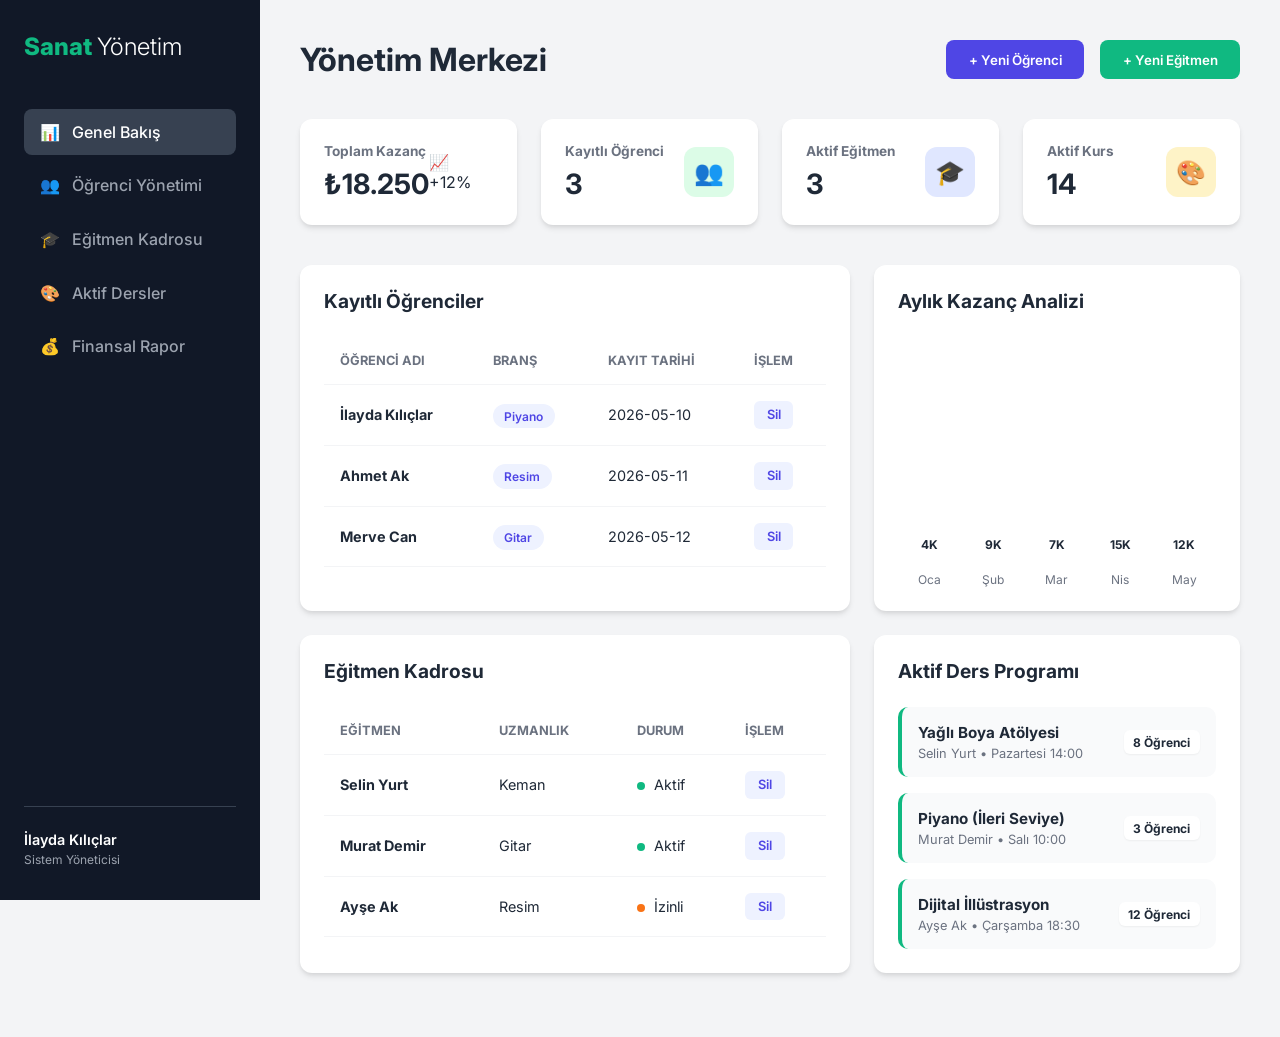
==== index.html @ e5309a24 "Fix: Dosyalar kök dizine taşındı" ====
<!DOCTYPE html>
<html lang="tr">
<head>
    <meta charset="UTF-8">
    <meta name="viewport" content="width=device-width, initial-scale=1.0">
    <title>Sanat Merkezi | Yönetim Paneli</title>
    <link rel="stylesheet" href="style.css">
    <link href="https://fonts.googleapis.com/css2?family=Inter:wght@300;400;500;600;700&display=swap" rel="stylesheet">
</head>
<body class="admin-body">
    <div class="app-wrapper">
        <!-- Sol Menü -->
        <aside class="sidebar">
            <div class="sidebar-brand">
                <div class="logo">Sanat<span>Yönetim</span></div>
            </div>
            <nav class="sidebar-nav">
                <a href="#stats" class="active"><span class="icon">📊</span> Genel Bakış</a>
                <a href="#students"><span class="icon">👥</span> Öğrenci Yönetimi</a>
                <a href="#teachers"><span class="icon">🎓</span> Eğitmen Kadrosu</a>
                <a href="#courses"><span class="icon">🎨</span> Aktif Dersler</a>
                <a href="#earnings"><span class="icon">💰</span> Finansal Rapor</a>
            </nav>
            <div class="sidebar-footer">
                <p>İlayda Kılıçlar</p>
                <span>Sistem Yöneticisi</span>
            </div>
        </aside>

        <!-- Ana İçerik -->
        <main class="main-content">
            <header class="top-header">
                <h1>Yönetim Merkezi</h1>
                <div class="header-actions">
                    <button class="btn-primary" onclick="showModal('userModal')">+ Yeni Öğrenci</button>
                    <button class="btn-secondary" onclick="showModal('teacherModal')">+ Yeni Eğitmen</button>
                </div>
            </header>

            <!-- İstatistik Kartları -->
            <section class="stats-grid" id="stats">
                <div class="stat-card">
                    <div class="stat-info">
                        <h3>Toplam Kazanç</h3>
                        <p class="value" id="total-earnings">₺18.250</p>
                    </div>
                    <div class="stat-chart-mini">📈 +12%</div>
                </div>
                <div class="stat-card">
                    <div class="stat-info">
                        <h3>Kayıtlı Öğrenci</h3>
                        <p class="value" id="student-count">0</p>
                    </div>
                    <div class="stat-icon student-bg">👥</div>
                </div>
                <div class="stat-card">
                    <div class="stat-info">
                        <h3>Aktif Eğitmen</h3>
                        <p class="value" id="teacher-count">0</p>
                    </div>
                    <div class="stat-icon teacher-bg">🎓</div>
                </div>
                <div class="stat-card">
                    <div class="stat-info">
                        <h3>Aktif Kurs</h3>
                        <p class="value">14</p>
                    </div>
                    <div class="stat-icon course-bg">🎨</div>
                </div>
            </section>

            <div class="dashboard-grid">
                <!-- Öğrenci Listesi -->
                <section class="panel-card" id="students">
                    <div class="panel-header">
                        <h2>Kayıtlı Öğrenciler</h2>
                    </div>
                    <div class="table-container">
                        <table class="admin-table">
                            <thead>
                                <tr>
                                    <th>Öğrenci Adı</th>
                                    <th>Branş</th>
                                    <th>Kayıt Tarihi</th>
                                    <th>İşlem</th>
                                </tr>
                            </thead>
                            <tbody id="student-table-body">
                                <!-- Dinamik -->
                            </tbody>
                        </table>
                    </div>
                </section>

                <!-- Kazanç Grafiği -->
                <section class="panel-card" id="earnings">
                    <div class="panel-header">
                        <h2>Aylık Kazanç Analizi</h2>
                    </div>
                    <div class="chart-wrapper">
                        <div class="bar-chart">
                            <div class="bar-col"><div class="bar" style="height: 40%"><span>4K</span></div><label>Oca</label></div>
                            <div class="bar-col"><div class="bar" style="height: 60%"><span>9K</span></div><label>Şub</label></div>
                            <div class="bar-col"><div class="bar" style="height: 50%"><span>7K</span></div><label>Mar</label></div>
                            <div class="bar-col"><div class="bar" style="height: 85%"><span>15K</span></div><label>Nis</label></div>
                            <div class="bar-col"><div class="bar" style="height: 75%"><span>12K</span></div><label>May</label></div>
                        </div>
                    </div>
                </section>
            </div>

            <div class="dashboard-grid second-row">
                <!-- Eğitmen Listesi -->
                <section class="panel-card" id="teachers">
                    <div class="panel-header">
                        <h2>Eğitmen Kadrosu</h2>
                    </div>
                    <div class="table-container">
                        <table class="admin-table">
                            <thead>
                                <tr>
                                    <th>Eğitmen</th>
                                    <th>Uzmanlık</th>
                                    <th>Durum</th>
                                    <th>İşlem</th>
                                </tr>
                            </thead>
                            <tbody id="teacher-table-body">
                                <!-- Dinamik -->
                            </tbody>
                        </table>
                    </div>
                </section>

                <!-- Aktif Dersler -->
                <section class="panel-card" id="courses">
                    <div class="panel-header">
                        <h2>Aktif Ders Programı</h2>
                    </div>
                    <div class="course-list" id="course-list-body">
                        <div class="course-item">
                            <div class="c-info">
                                <h4>Yağlı Boya Atölyesi</h4>
                                <p>Selin Yurt • Pazartesi 14:00</p>
                            </div>
                            <span class="c-badge">8 Öğrenci</span>
                        </div>
                        <div class="course-item">
                            <div class="c-info">
                                <h4>Piyano (İleri Seviye)</h4>
                                <p>Murat Demir • Salı 10:00</p>
                            </div>
                            <span class="c-badge">3 Öğrenci</span>
                        </div>
                        <div class="course-item">
                            <div class="c-info">
                                <h4>Dijital İllüstrasyon</h4>
                                <p>Ayşe Ak • Çarşamba 18:30</p>
                            </div>
                            <span class="c-badge">12 Öğrenci</span>
                        </div>
                    </div>
                </section>
            </div>
        </main>
    </div>

    <!-- MODALLAR -->
    <div id="userModal" class="modal">
        <div class="modal-content">
            <span class="close" onclick="closeModal('userModal')">&times;</span>
            <h3>Yeni Öğrenci Kaydı</h3>
            <form id="studentForm">
                <input type="text" id="sName" placeholder="Öğrenci Ad Soyad" required>
                <select id="sBranch">
                    <option>Resim</option>
                    <option>Piyano</option>
                    <option>Gitar</option>
                    <option>Keman</option>
                </select>
                <button type="submit" class="btn-primary">Kaydı Tamamla</button>
            </form>
        </div>
    </div>

    <div id="teacherModal" class="modal">
        <div class="modal-content">
            <span class="close" onclick="closeModal('teacherModal')">&times;</span>
            <h3>Yeni Eğitmen Ekle</h3>
            <form id="teacherForm">
                <input type="text" id="tName" placeholder="Eğitmen Ad Soyad" required>
                <input type="text" id="tExpert" placeholder="Uzmanlık Alanı" required>
                <button type="submit" class="btn-primary">Eğitmeni Kaydet</button>
            </form>
        </div>
    </div>

    <script src="script.js"></script>
</body>
</html>
---- style.css ----
:root {
    --primary: #4f46e5;
    --primary-light: #eef2ff;
    --secondary: #10b981;
    --danger: #ef4444;
    --bg-main: #f3f4f6;
    --sidebar-bg: #111827;
    --text-dark: #1f2937;
    --text-gray: #6b7280;
    --shadow: 0 4px 6px -1px rgba(0, 0, 0, 0.1), 0 2px 4px -1px rgba(0, 0, 0, 0.06);
}

* { margin: 0; padding: 0; box-sizing: border-box; font-family: 'Inter', sans-serif; }

body { background: var(--bg-main); color: var(--text-dark); overflow-x: hidden; }

.app-wrapper { display: flex; min-height: 100vh; }

/* Sidebar */
.sidebar { width: 260px; background: var(--sidebar-bg); color: white; display: flex; flex-direction: column; position: fixed; height: 100vh; padding: 2rem 1.5rem; }
.sidebar-brand { margin-bottom: 3rem; }
.logo { font-size: 1.5rem; font-weight: 800; color: var(--secondary); }
.logo span { color: white; margin-left: 5px; font-weight: 300; }
.sidebar-nav { flex: 1; }
.sidebar-nav a { display: flex; align-items: center; gap: 12px; color: #9ca3af; text-decoration: none; padding: 0.8rem 1rem; border-radius: 8px; margin-bottom: 0.5rem; transition: 0.3s; font-weight: 500; }
.sidebar-nav a:hover, .sidebar-nav a.active { background: #374151; color: white; }
.sidebar-footer { border-top: 1px solid #374151; padding-top: 1.5rem; }
.sidebar-footer p { font-weight: 600; font-size: 0.9rem; }
.sidebar-footer span { font-size: 0.75rem; color: #9ca3af; }

/* Main Content */
.main-content { flex: 1; margin-left: 260px; padding: 2.5rem; }
.top-header { display: flex; justify-content: space-between; align-items: center; margin-bottom: 2.5rem; }
.header-actions { display: flex; gap: 1rem; }

/* Buttons */
.btn-primary { background: var(--primary); color: white; border: none; padding: 0.7rem 1.4rem; border-radius: 8px; cursor: pointer; font-weight: 600; transition: 0.3s; }
.btn-secondary { background: var(--secondary); color: white; border: none; padding: 0.7rem 1.4rem; border-radius: 8px; cursor: pointer; font-weight: 600; transition: 0.3s; }
.btn-primary:hover, .btn-secondary:hover { transform: translateY(-2px); opacity: 0.9; }
.btn-delete { background: var(--primary-light); color: var(--primary); border: none; padding: 0.4rem 0.8rem; border-radius: 6px; cursor: pointer; font-size: 0.8rem; font-weight: 600; }

/* Stats */
.stats-grid { display: grid; grid-template-columns: repeat(4, 1fr); gap: 1.5rem; margin-bottom: 2.5rem; }
.stat-card { background: white; padding: 1.5rem; border-radius: 12px; box-shadow: var(--shadow); display: flex; justify-content: space-between; align-items: center; }
.stat-info h3 { font-size: 0.85rem; color: var(--text-gray); margin-bottom: 0.5rem; }
.stat-info .value { font-size: 1.75rem; font-weight: 700; }
.stat-icon { width: 50px; height: 50px; border-radius: 12px; display: flex; align-items: center; justify-content: center; font-size: 1.5rem; }
.student-bg { background: #dcfce7; }
.teacher-bg { background: #e0e7ff; }
.course-bg { background: #fef3c7; }

/* Dashboard Grid */
.dashboard-grid { display: grid; grid-template-columns: 1.5fr 1fr; gap: 1.5rem; margin-bottom: 1.5rem; }
.panel-card { background: white; padding: 1.5rem; border-radius: 12px; box-shadow: var(--shadow); }
.panel-header { margin-bottom: 1.5rem; }
.panel-header h2 { font-size: 1.2rem; font-weight: 700; }

/* Tables */
.table-container { overflow-x: auto; }
.admin-table { width: 100%; border-collapse: collapse; }
.admin-table th { text-align: left; padding: 1rem; color: var(--text-gray); font-size: 0.8rem; text-transform: uppercase; border-bottom: 1px solid #f3f4f6; }
.admin-table td { padding: 1rem; border-bottom: 1px solid #f3f4f6; font-size: 0.9rem; }
.branch-tag { background: var(--primary-light); color: var(--primary); padding: 0.3rem 0.7rem; border-radius: 20px; font-size: 0.75rem; font-weight: 600; }
.status-dot { width: 8px; height: 8px; border-radius: 50%; display: inline-block; margin-right: 5px; }
.dot-green { background: var(--secondary); }
.dot-red { background: #f97316; }

/* Chart Area */
.chart-wrapper { height: 250px; display: flex; align-items: flex-end; padding-top: 2rem; }
.bar-chart { display: flex; width: 100%; height: 100%; justify-content: space-around; align-items: flex-end; }
.bar-col { display: flex; flex-direction: column; align-items: center; flex: 1; }
.bar { width: 40px; background: var(--primary); border-radius: 6px 6px 0 0; position: relative; transition: 0.5s ease-out; }
.bar span { position: absolute; top: -25px; left: 50%; transform: translateX(-50%); font-size: 0.75rem; font-weight: 700; }
.bar-col label { margin-top: 10px; font-size: 0.75rem; color: var(--text-gray); }

/* Courses */
.course-list { display: flex; flex-direction: column; gap: 1rem; }
.course-item { display: flex; justify-content: space-between; align-items: center; padding: 1rem; background: #f9fafb; border-radius: 10px; border-left: 4px solid var(--secondary); }
.course-item h4 { font-size: 0.95rem; margin-bottom: 4px; }
.course-item p { font-size: 0.8rem; color: var(--text-gray); }
.c-badge { background: white; padding: 0.3rem 0.6rem; border-radius: 6px; font-size: 0.75rem; font-weight: 700; box-shadow: 0 1px 2px rgba(0,0,0,0.05); }

/* Modals */
.modal { position: fixed; top: 0; left: 0; width: 100%; height: 100%; background: rgba(0,0,0,0.5); z-index: 1000; display: none; justify-content: center; align-items: center; }
.modal-content { background: white; padding: 2.5rem; border-radius: 16px; width: 450px; position: relative; }
.modal-content h3 { margin-bottom: 1.5rem; font-size: 1.4rem; }
.close { position: absolute; top: 1rem; right: 1rem; font-size: 1.5rem; cursor: pointer; }
form input, form select { width: 100%; padding: 0.8rem; margin-bottom: 1rem; border: 1px solid #e5e7eb; border-radius: 8px; outline: none; }
form input:focus { border-color: var(--primary); }

@media (max-width: 1200px) {
    .stats-grid { grid-template-columns: repeat(2, 1fr); }
    .dashboard-grid { grid-template-columns: 1fr; }
}
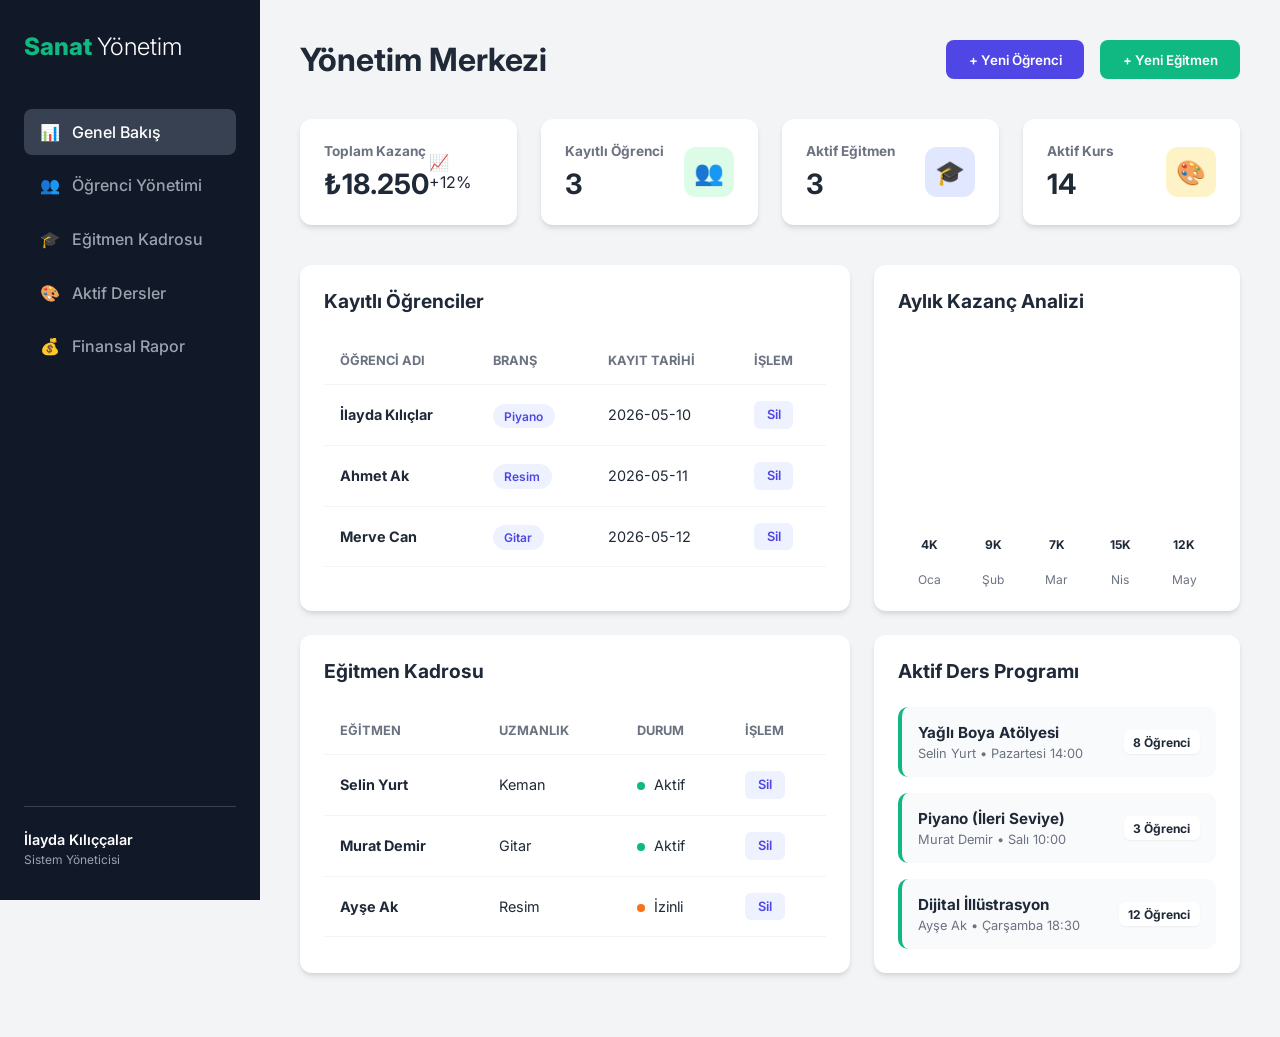
==== commit 0246c53f: "Update: Sistem yönetici ismi düzeltildi" ====
--- a/index.html
+++ b/index.html
@@ -22,7 +22,7 @@
                 <a href="#earnings"><span class="icon">💰</span> Finansal Rapor</a>
             </nav>
             <div class="sidebar-footer">
-                <p>İlayda Kılıçlar</p>
+                <p>İlayda Kılıççalar</p>
                 <span>Sistem Yöneticisi</span>
             </div>
         </aside>
